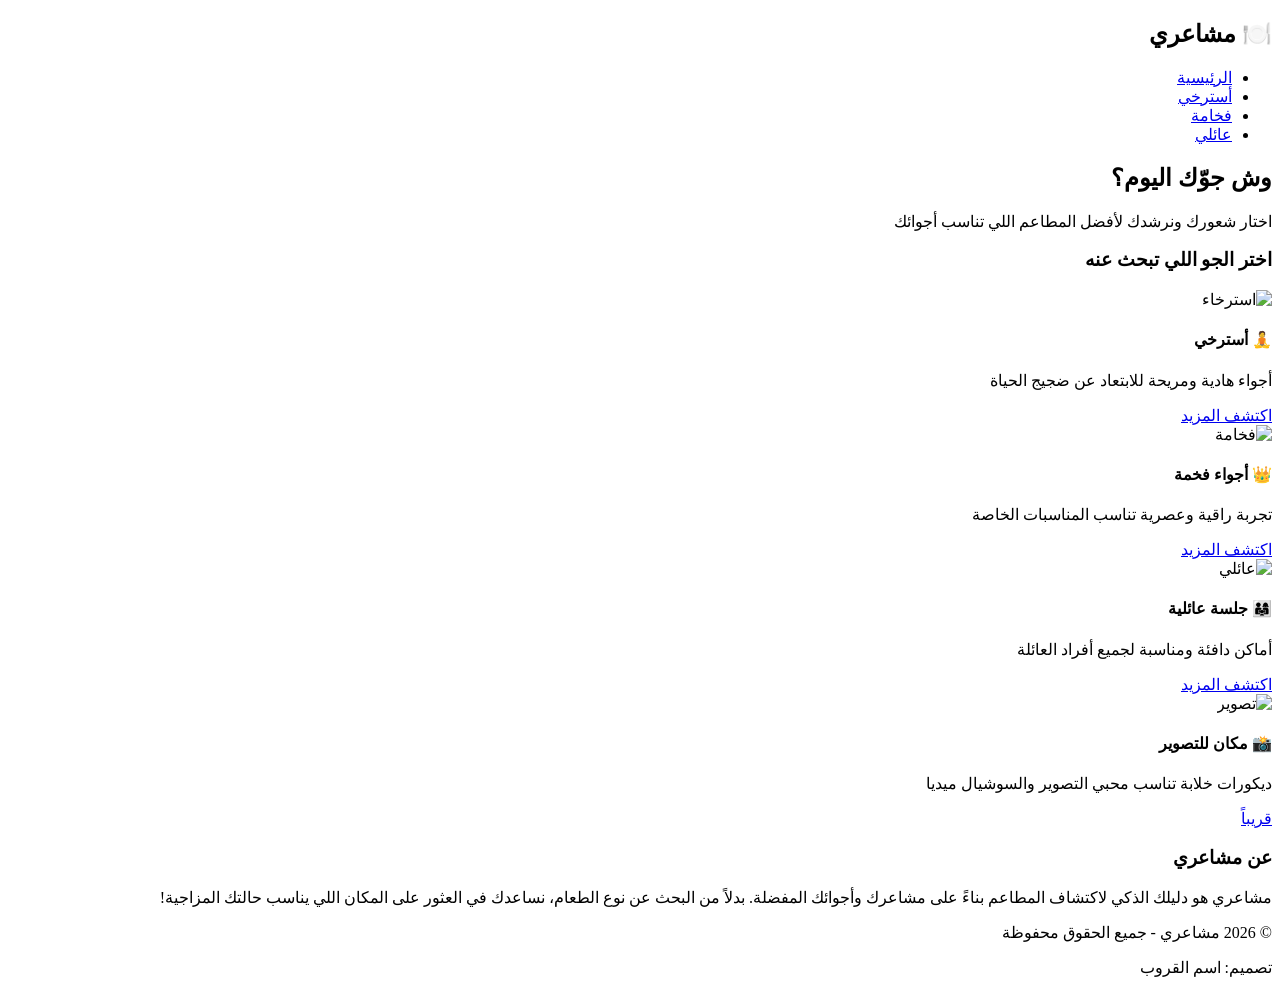
==== index.html @ 4b7ec427 "Create index.html for مشاعري website Add initial HTML structure for the 'مشاعري' website, including " ====
<!DOCTYPE html>
<html lang="ar" dir="rtl">
<head>
    <meta charset="UTF-8">
    <meta name="viewport" content="width=device-width, initial-scale=1.0">
    <title>مشاعري - اكتشف مطعمك المثالي حسب شعورك</title>
    <link rel="stylesheet" href="style.css">
</head>
<body>
    <!-- شريط التنقل -->
    <nav class="navbar">
        <div class="container">
            <div class="logo">
                <h1>🍽️ مشاعري</h1>
            </div>
            <ul class="nav-links">
                <li><a href="index.html" class="active">الرئيسية</a></li>
                <li><a href="relax.html">أسترخي</a></li>
                <li><a href="luxury.html">فخامة</a></li>
                <li><a href="family.html">عائلي</a></li>
            </ul>
        </div>
    </nav>

    <!-- القسم الرئيسي -->
    <header class="hero">
        <div class="container">
            <h2>وش جوّك اليوم؟</h2>
            <p>اختار شعورك ونرشدك لأفضل المطاعم اللي تناسب أجوائك</p>
        </div>
    </header>

    <!-- قسم الأجواء -->
    <section class="moods-section">
        <div class="container">
            <h3 class="section-title">اختر الجو اللي تبحث عنه</h3>
            
            <div class="moods-grid">
                <!-- جو الاسترخاء -->
                <div class="mood-card">
                    <div class="mood-image">
                        <img src="https://images.unsplash.com/photo-1517248135467-4c7edcad34c4?w=600" alt="استرخاء">
                    </div>
                    <div class="mood-content">
                        <h4>🧘 أسترخي</h4>
                        <p>أجواء هادية ومريحة للابتعاد عن ضجيج الحياة</p>
                        <a href="relax.html" class="btn">اكتشف المزيد</a>
                    </div>
                </div>
                <!-- جو الفخامة -->
                <div class="mood-card">
                    <div class="mood-image">
                        <img src="https://images.unsplash.com/photo-1514362545857-3bc16c4c7d1b?w=600" alt="فخامة">
                    </div>
                    <div class="mood-content">
                        <h4>👑 أجواء فخمة</h4>
                        <p>تجربة راقية وعصرية تناسب المناسبات الخاصة</p>
                        <a href="luxury.html" class="btn">اكتشف المزيد</a>
                    </div>
                </div>

                <!-- جو العائلة -->
                <div class="mood-card">
                    <div class="mood-image">
                        <img src="https://images.unsplash.com/photo-1552566626-52f8b828add9?w=600" alt="عائلي">
                    </div>
                    <div class="mood-content">
                        <h4>👨‍👩‍👧‍ جلسة عائلية</h4>
                        <p>أماكن دافئة ومناسبة لجميع أفراد العائلة</p>
                        <a href="family.html" class="btn">اكتشف المزيد</a>
                    </div>
                </div>

                <!-- جو التصوير -->
                <div class="mood-card">
                    <div class="mood-image">
                        <img src="https://images.unsplash.com/photo-1414235077428-338989a2e8c0?w=600" alt="تصوير">
                    </div>
                    <div class="mood-content">
                        <h4>📸 مكان للتصوير</h4>
                        <p>ديكورات خلابة تناسب محبي التصوير والسوشيال ميديا</p>
                        <a href="#" class="btn">قريباً</a>
                    </div>
                </div>
            </div>
        </div>
    </section>

    <!-- قسم عن الموقع -->
    <section class="about-section">
        <div class="container">
            <h3 class="section-title">عن مشاعري</h3>
            <div class="about-content">
                <p>مشاعري هو دليلك الذكي لاكتشاف المطاعم بناءً على مشاعرك وأجوائك المفضلة. 
                بدلاً من البحث عن نوع الطعام، نساعدك في العثور على المكان اللي يناسب حالتك المزاجية!</p>
            </div>
        </div>
    </section>
    <!-- الفوتر -->
    <footer class="footer">
        <div class="container">
            <p>&copy; 2026 مشاعري - جميع الحقوق محفوظة</p>
            <p>تصميم: اسم القروب</p>
        </div>
    </footer>
</body>
  </html>
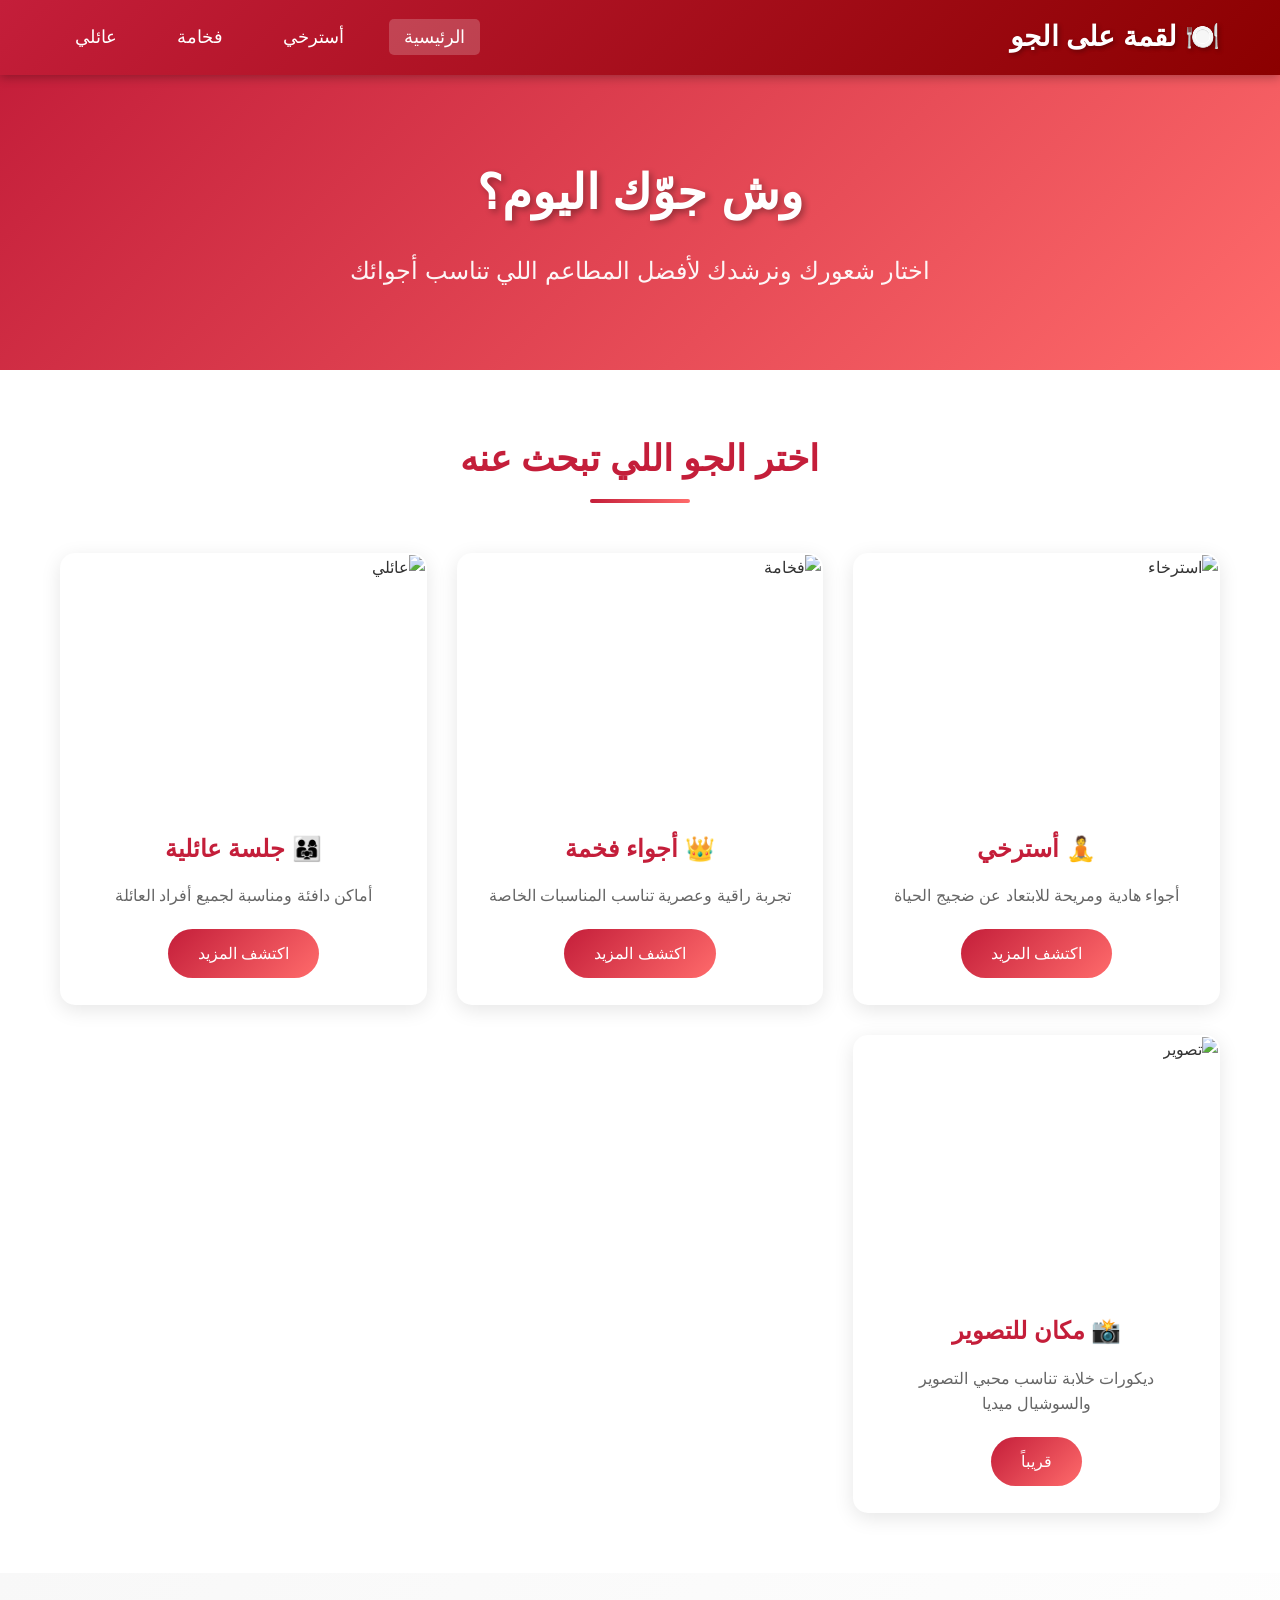
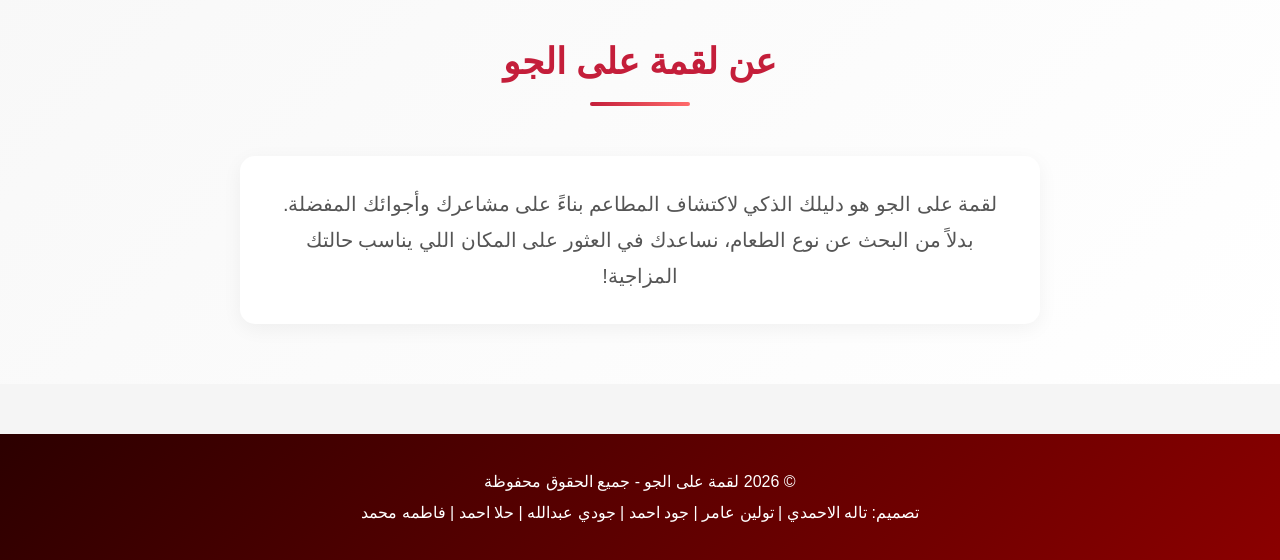
==== commit b6de8563: "Rename site from 'مشاعري' to 'لقمة على الجو'" ====
--- a/index.html
+++ b/index.html
@@ -3,7 +3,7 @@
 <head>
     <meta charset="UTF-8">
     <meta name="viewport" content="width=device-width, initial-scale=1.0">
-    <title>مشاعري - اكتشف مطعمك المثالي حسب شعورك</title>
+    <title>لقمة على الجو - اكتشف مطعمك المثالي حسب شعورك</title>
     <link rel="stylesheet" href="style.css">
 </head>
 <body>
@@ -11,7 +11,7 @@
     <nav class="navbar">
         <div class="container">
             <div class="logo">
-                <h1>🍽️ مشاعري</h1>
+                <h1>🍽️ لقمة على الجو</h1>
             </div>
             <ul class="nav-links">
                 <li><a href="index.html" class="active">الرئيسية</a></li>
@@ -89,9 +89,9 @@
     <!-- قسم عن الموقع -->
     <section class="about-section">
         <div class="container">
-            <h3 class="section-title">عن مشاعري</h3>
+            <h3 class="section-title">عن لقمة على الجو</h3>
             <div class="about-content">
-                <p>مشاعري هو دليلك الذكي لاكتشاف المطاعم بناءً على مشاعرك وأجوائك المفضلة. 
+                <p>لقمة على الجو هو دليلك الذكي لاكتشاف المطاعم بناءً على مشاعرك وأجوائك المفضلة. 
                 بدلاً من البحث عن نوع الطعام، نساعدك في العثور على المكان اللي يناسب حالتك المزاجية!</p>
             </div>
         </div>
@@ -99,8 +99,8 @@
     <!-- الفوتر -->
     <footer class="footer">
         <div class="container">
-            <p>&copy; 2026 مشاعري - جميع الحقوق محفوظة</p>
-            <p>تصميم: اسم القروب</p>
+            <p>&copy; 2026 لقمة على الجو - جميع الحقوق محفوظة</p>
+            <p>تصميم: تاله الاحمدي | تولين عامر | جود احمد | جودي عبدالله | حلا احمد | فاطمه محمد</p>
         </div>
     </footer>
 </body>
--- a/style.css
+++ b/style.css
@@ -0,0 +1,393 @@
+/* التنسيقات العامة */
+* {
+    margin: 0;
+    padding: 0;
+    box-sizing: border-box;
+}
+
+body {
+    font-family: 'Segoe UI', Tahoma, Geneva, Verdana, sans-serif;
+    background-color: #f5f5f5;
+    color: #333;
+    line-height: 1.6;
+}
+
+.container {
+    max-width: 1200px;
+    margin: 0 auto;
+    padding: 0 20px;
+}
+
+/* شريط التنقل */
+.navbar {
+    background: linear-gradient(135deg, #c41e3a 0%, #8b0000 100%);
+    color: white;
+    padding: 15px 0;
+    box-shadow: 0 2px 10px rgba(0,0,0,0.3);
+    position: sticky;
+    top: 0;
+    z-index: 1000;
+    overflow: hidden;
+}
+
+.navbar .container {
+    display: flex;
+    justify-content: space-between;
+    align-items: center;
+}
+
+.logo h1 {
+    font-size: 28px;
+    color: #fff;
+    text-shadow: 2px 2px 4px rgba(0,0,0,0.3);
+}
+
+.nav-links {
+    list-style: none;
+    display: flex;
+    gap: 30px;
+}
+.nav-links li a {
+    color: white;
+    text-decoration: none;
+    font-size: 18px;
+    padding: 8px 15px;
+    border-radius: 5px;
+    transition: all 0.3s ease;
+}
+
+.nav-links li a:hover,
+.nav-links li a.active {
+    background-color: rgba(255,255,255,0.2);
+    transform: translateY(-2px);
+}
+
+/* القسم الرئيسي */
+.hero {
+    background: linear-gradient(135deg, #c41e3a 0%, #ff6b6b 100%);
+    color: white;
+    padding: 80px 0;
+    text-align: center;
+    overflow: hidden;
+}
+
+.hero h2 {
+    font-size: 48px;
+    margin-bottom: 20px;
+    text-shadow: 3px 3px 6px rgba(0,0,0,0.3);
+}
+
+.hero p {
+    font-size: 24px;
+    opacity: 0.95;
+}
+
+/* العناوين */
+.section-title {
+    text-align: center;
+    font-size: 36px;
+    color: #c41e3a;
+    margin-bottom: 50px;
+    position: relative;
+    padding-bottom: 15px;
+}
+
+.section-title::after {
+    content: '';
+    position: absolute;
+    bottom: 0;
+    left: 50%;    transform: translateX(-50%);
+    width: 100px;
+    height: 4px;
+    background: linear-gradient(90deg, #c41e3a, #ff6b6b);
+    border-radius: 2px;
+}
+
+/* قسم الأجواء */
+.moods-section {
+    padding: 60px 0;
+    background-color: #fff;
+}
+
+.moods-grid {
+    display: grid;
+    grid-template-columns: repeat(auto-fit, minmax(280px, 1fr));
+    gap: 30px;
+}
+
+.mood-card {
+    background: white;
+    border-radius: 15px;
+    overflow: hidden;
+    box-shadow: 0 5px 20px rgba(0,0,0,0.1);
+    transition: all 0.3s ease;
+    border: 2px solid transparent;
+}
+
+.mood-card:hover {
+    transform: translateY(-10px);
+    box-shadow: 0 15px 40px rgba(196, 30, 58, 0.2);
+    border-color: #c41e3a;
+}
+
+.mood-image {
+    height: 250px;
+    overflow: hidden;
+}
+
+.mood-image img {
+    width: 100%;
+    height: 100%;
+    object-fit: cover;
+    transition: transform 0.3s ease;
+}
+
+.mood-card:hover .mood-image img {
+    transform: scale(1.1);
+}
+.mood-content {
+    padding: 25px;
+    text-align: center;
+}
+
+.mood-content h4 {
+    font-size: 24px;
+    color: #c41e3a;
+    margin-bottom: 15px;
+}
+
+.mood-content p {
+    color: #666;
+    margin-bottom: 20px;
+    font-size: 16px;
+}
+
+/* الأزرار */
+.btn {
+    display: inline-block;
+    padding: 12px 30px;
+    background: linear-gradient(135deg, #c41e3a 0%, #ff6b6b 100%);
+    color: white;
+    text-decoration: none;
+    border-radius: 25px;
+    transition: all 0.3s ease;
+    border: none;
+    cursor: pointer;
+    font-size: 16px;
+}
+
+.btn:hover {
+    transform: translateY(-3px);
+    box-shadow: 0 10px 25px rgba(196, 30, 58, 0.4);
+}
+
+/* قسم عن الموقع */
+.about-section {
+    padding: 60px 0;
+    background: linear-gradient(135deg, #f8f8f8 0%, #ffffff 100%);
+}
+
+.about-content {
+    text-align: center;
+    max-width: 800px;
+    margin: 0 auto;
+    font-size: 20px;
+    color: #555;
+    line-height: 1.8;
+    padding: 30px;    background: white;
+    border-radius: 15px;
+    box-shadow: 0 5px 20px rgba(0,0,0,0.05);
+}
+
+/* رأس الصفحة الداخلية */
+.page-header {
+    background: linear-gradient(135deg, #c41e3a 0%, #ff6b6b 100%);
+    color: white;
+    padding: 60px 0;
+    text-align: center;
+    overflow: hidden;
+}
+
+.page-header h2 {
+    font-size: 42px;
+    margin-bottom: 15px;
+}
+
+.page-header p {
+    font-size: 20px;
+    opacity: 0.95;
+}
+
+.luxury-header {
+    background: linear-gradient(135deg, #8b0000 0%, #c41e3a 100%);
+}
+
+.family-header {
+    background: linear-gradient(135deg, #dc143c 0%, #ff6b6b 100%);
+}
+
+/* قسم المطاعم */
+.restaurants-section {
+    padding: 60px 0;
+    background-color: #f5f5f5;
+}
+
+.restaurants-grid {
+    display: grid;
+    grid-template-columns: repeat(auto-fit, minmax(350px, 1fr));
+    gap: 35px;
+}
+
+.restaurant-card {
+    background: white;
+    border-radius: 15px;
+    overflow: hidden;
+    box-shadow: 0 5px 20px rgba(0,0,0,0.1);
+    transition: all 0.3s ease;}
+
+.restaurant-card:hover {
+    transform: translateY(-10px);
+    box-shadow: 0 15px 40px rgba(0,0,0,0.15);
+}
+
+.restaurant-image {
+    height: 280px;
+    overflow: hidden;
+}
+
+.restaurant-image img {
+    width: 100%;
+    height: 100%;
+    object-fit: cover;
+    transition: transform 0.3s ease;
+}
+
+.restaurant-card:hover .restaurant-image img {
+    transform: scale(1.1);
+}
+
+.restaurant-info {
+    padding: 25px;
+}
+
+.restaurant-info h3 {
+    font-size: 26px;
+    color: #c41e3a;
+    margin-bottom: 15px;
+}
+
+.restaurant-desc {
+    color: #666;
+    margin-bottom: 20px;
+    line-height: 1.8;
+    font-size: 15px;
+}
+
+.restaurant-details {
+    display: flex;
+    gap: 20px;
+    margin-bottom: 20px;
+    flex-wrap: wrap;
+}
+
+.detail {
+    background: #f0f0f0;
+    padding: 8px 15px;    border-radius: 20px;
+    font-size: 14px;
+    color: #555;
+}
+
+.btn-reserve {
+    width: 100%;
+    padding: 15px;
+    background: linear-gradient(135deg, #c41e3a 0%, #ff6b6b 100%);
+    color: white;
+    border: none;
+    border-radius: 8px;
+    font-size: 18px;
+    cursor: pointer;
+    transition: all 0.3s ease;
+}
+
+.btn-reserve:hover {
+    transform: translateY(-2px);
+    box-shadow: 0 8px 20px rgba(196, 30, 58, 0.4);
+}
+
+/* الفوتر */
+.footer {
+    background: linear-gradient(135deg, #2c0000 0%, #8b0000 100%);
+    color: white;
+    text-align: center;
+    padding: 30px 0;
+    margin-top: 50px;
+}
+
+.footer p {
+    margin: 5px 0;
+    font-size: 16px;
+}
+
+/* تنسيقات النصوص */
+h1, h2, h3, h4 {
+    font-weight: 700;
+}
+
+p {
+    font-weight: 400;
+}
+
+/* تنسيق خاص للبطاقات الفاخرة */
+.luxury-card {
+    border: 2px solid #gold;
+}
+.luxury-card .restaurant-info h3 {
+    color: #8b0000;
+}
+
+/* تنسيق خاص للبطاقات العائلية */
+.family-card .restaurant-info h3 {
+    color: #dc143c;
+}
+
+/* تأثيرات إضافية */
+@keyframes fadeIn {
+    from {
+        opacity: 0;
+        transform: translateY(20px);
+    }
+    to {
+        opacity: 1;
+        transform: translateY(0);
+    }
+}
+
+.mood-card,
+.restaurant-card {
+    animation: fadeIn 0.6s ease-out;
+}
+
+/* Media Queries للتجاوب */
+@media (max-width: 768px) {
+    .navbar .container {
+        flex-direction: column;
+        gap: 15px;
+    }
+    
+    .nav-links {
+        gap: 15px;
+        flex-wrap: wrap;
+        justify-content: center;
+    }
+    
+    .hero h2 {
+        font-size: 32px;
+    }
+    
+    .hero p {
+        font-size: 18px;
+    }
+    
+    .restaurants-grid {
+        grid-template-columns: 1fr;
+    }}
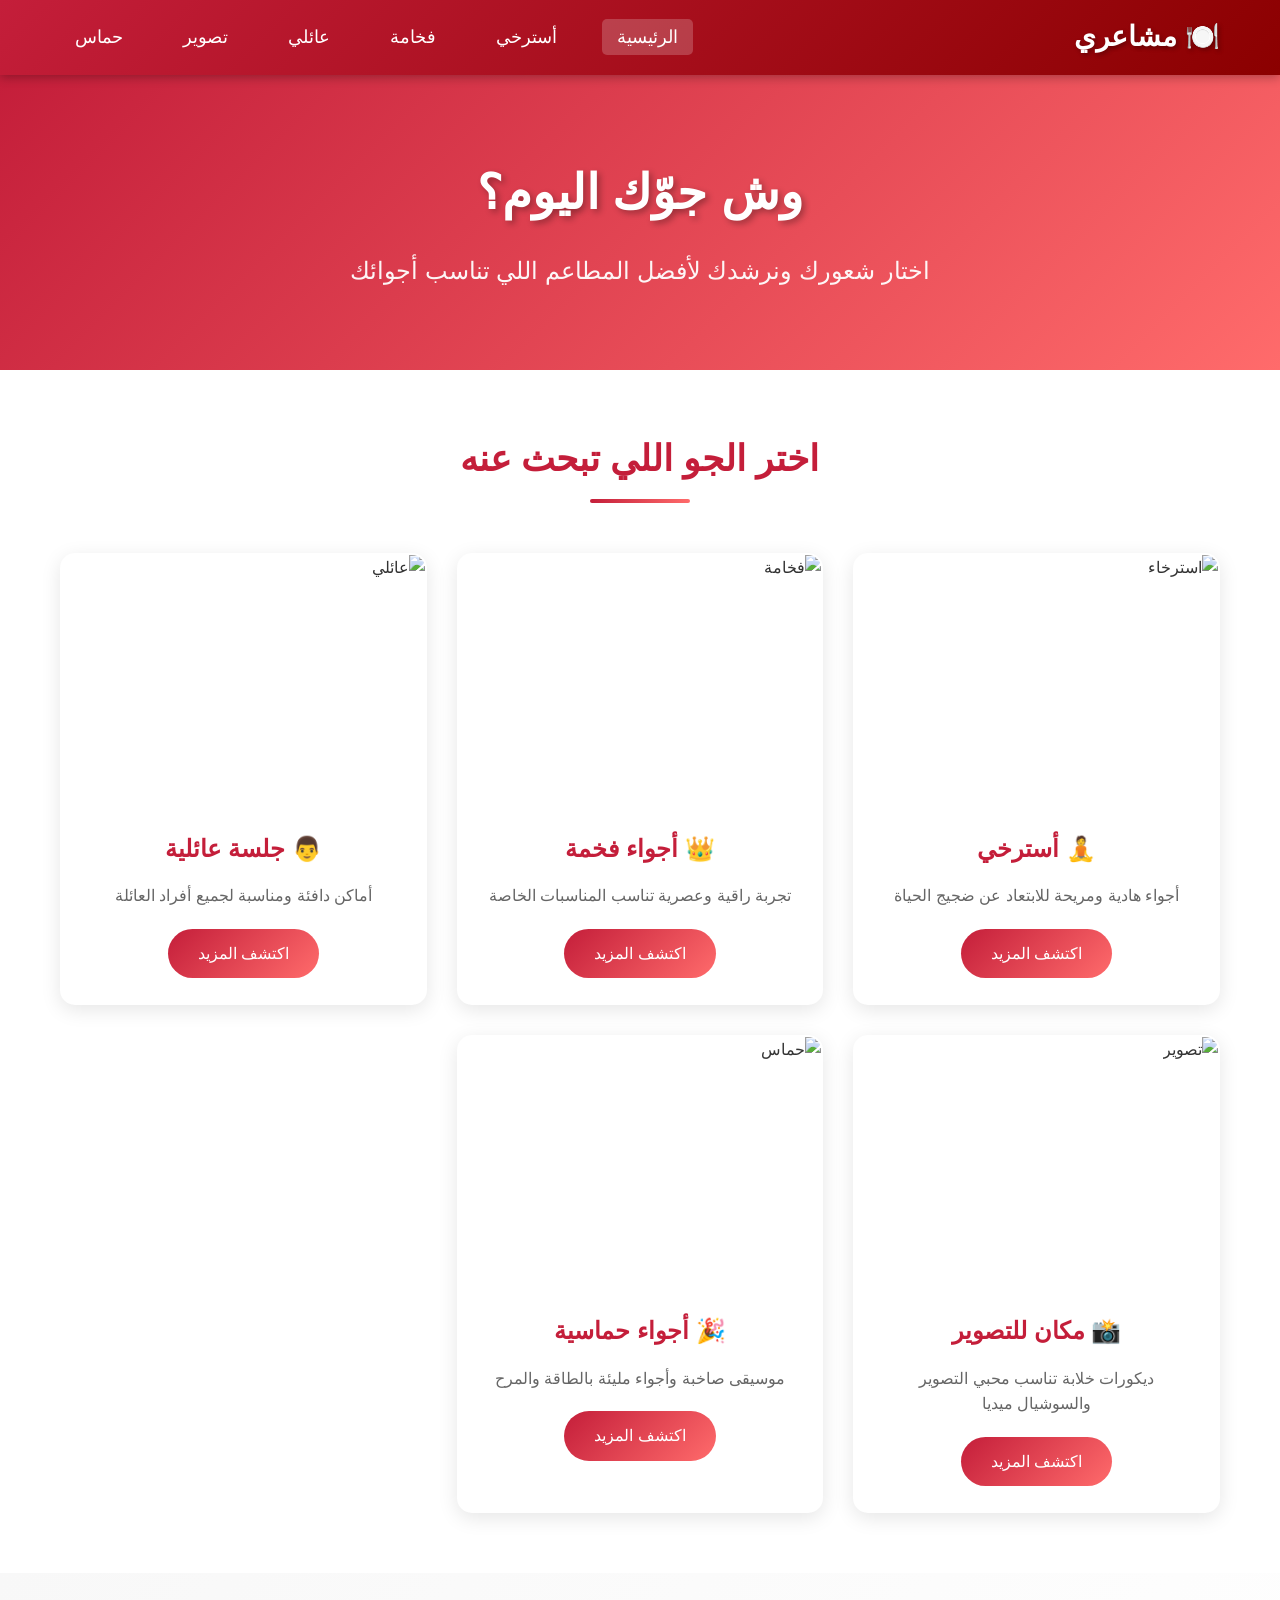
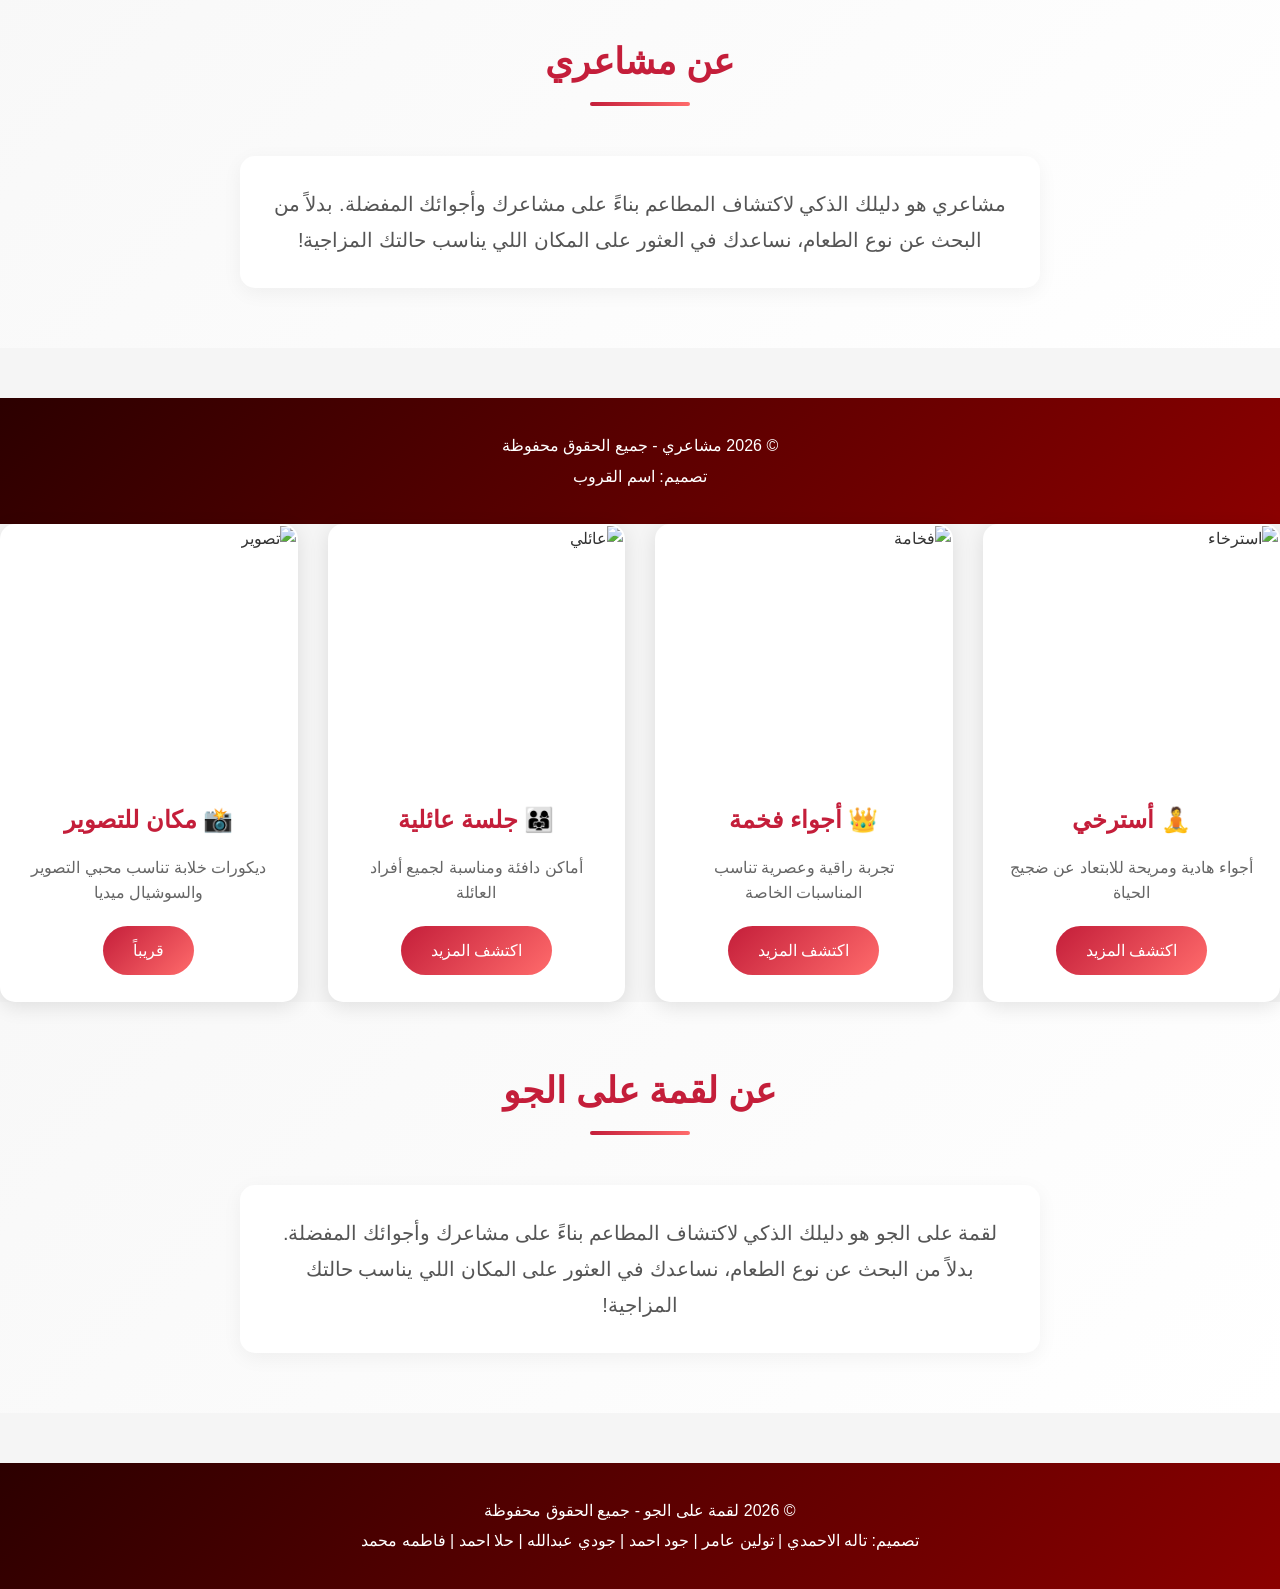
==== commit 01ed5750: "Update title and mood section names in index.html" ====
--- a/index.html
+++ b/index.html
@@ -3,7 +3,7 @@
 <head>
     <meta charset="UTF-8">
     <meta name="viewport" content="width=device-width, initial-scale=1.0">
-    <title>لقمة على الجو - اكتشف مطعمك المثالي حسب شعورك</title>
+    <title>مشاعري - اكتشف مطعمك المثالي حسب شعورك</title>
     <link rel="stylesheet" href="style.css">
 </head>
 <body>
@@ -11,13 +11,15 @@
     <nav class="navbar">
         <div class="container">
             <div class="logo">
-                <h1>🍽️ لقمة على الجو</h1>
+                <h1>🍽️ مشاعري</h1>
             </div>
             <ul class="nav-links">
                 <li><a href="index.html" class="active">الرئيسية</a></li>
                 <li><a href="relax.html">أسترخي</a></li>
                 <li><a href="luxury.html">فخامة</a></li>
                 <li><a href="family.html">عائلي</a></li>
+                <li><a href="photo.html">تصوير</a></li>
+                <li><a href="energy.html">حماس</a></li>
             </ul>
         </div>
     </nav>
@@ -35,6 +37,88 @@
         <div class="container">
             <h3 class="section-title">اختر الجو اللي تبحث عنه</h3>
             
+            <div class="moods-grid">
+                <!-- جو الاسترخاء -->
+                <div class="mood-card">
+                    <div class="mood-image">
+                        <img src="https://images.unsplash.com/photo-1517248135467-4c7edcad34c4?w=600" alt="استرخاء">
+                    </div>
+                    <div class="mood-content">
+                        <h4>🧘 أسترخي</h4>
+                        <p>أجواء هادية ومريحة للابتعاد عن ضجيج الحياة</p>
+                        <a href="relax.html" class="btn">اكتشف المزيد</a>
+                    </div>                </div>
+
+                <!-- جو الفخامة -->
+                <div class="mood-card">
+                    <div class="mood-image">
+                        <img src="https://images.unsplash.com/photo-1514362545857-3bc16c4c7d1b?w=600" alt="فخامة">
+                    </div>
+                    <div class="mood-content">
+                        <h4>👑 أجواء فخمة</h4>
+                        <p>تجربة راقية وعصرية تناسب المناسبات الخاصة</p>
+                        <a href="luxury.html" class="btn">اكتشف المزيد</a>
+                    </div>
+                </div>
+
+                <!-- جو العائلة -->
+                <div class="mood-card">
+                    <div class="mood-image">
+                        <img src="https://images.unsplash.com/photo-1552566626-52f8b828add9?w=600" alt="عائلي">
+                    </div>
+                    <div class="mood-content">
+                        <h4>👨‍‍‍ جلسة عائلية</h4>
+                        <p>أماكن دافئة ومناسبة لجميع أفراد العائلة</p>
+                        <a href="family.html" class="btn">اكتشف المزيد</a>
+                    </div>
+                </div>
+
+                <!-- جو التصوير -->
+                <div class="mood-card">
+                    <div class="mood-image">
+                        <img src="https://images.unsplash.com/photo-1414235077428-338989a2e8c0?w=600" alt="تصوير">
+                    </div>
+                    <div class="mood-content">
+                        <h4>📸 مكان للتصوير</h4>
+                        <p>ديكورات خلابة تناسب محبي التصوير والسوشيال ميديا</p>
+                        <a href="photo.html" class="btn">اكتشف المزيد</a>
+                    </div>
+                </div>
+
+                <!-- جو الحماس -->
+                <div class="mood-card">
+                    <div class="mood-image">
+                        <img src="https://images.unsplash.com/photo-1555396273-367ea4eb4db5?w=600" alt="حماس">
+                    </div>
+                    <div class="mood-content">
+                        <h4>🎉 أجواء حماسية</h4>
+                        <p>موسيقى صاخبة وأجواء مليئة بالطاقة والمرح</p>
+                        <a href="energy.html" class="btn">اكتشف المزيد</a>
+                    </div>
+                </div>
+            </div>        </div>
+    </section>
+
+    <!-- قسم عن الموقع -->
+    <section class="about-section">
+        <div class="container">
+            <h3 class="section-title">عن مشاعري</h3>
+            <div class="about-content">
+                <p>مشاعري هو دليلك الذكي لاكتشاف المطاعم بناءً على مشاعرك وأجوائك المفضلة. 
+                بدلاً من البحث عن نوع الطعام، نساعدك في العثور على المكان اللي يناسب حالتك المزاجية!</p>
+            </div>
+        </div>
+    </section>
+
+    <!-- الفوتر -->
+    <footer class="footer">
+        <div class="container">
+            <p>&copy; 2026 مشاعري - جميع الحقوق محفوظة</p>
+            <p>تصميم: اسم القروب</p>
+        </div>
+    </footer>
+</body>
+</html>            
             <div class="moods-grid">
                 <!-- جو الاسترخاء -->
                 <div class="mood-card">
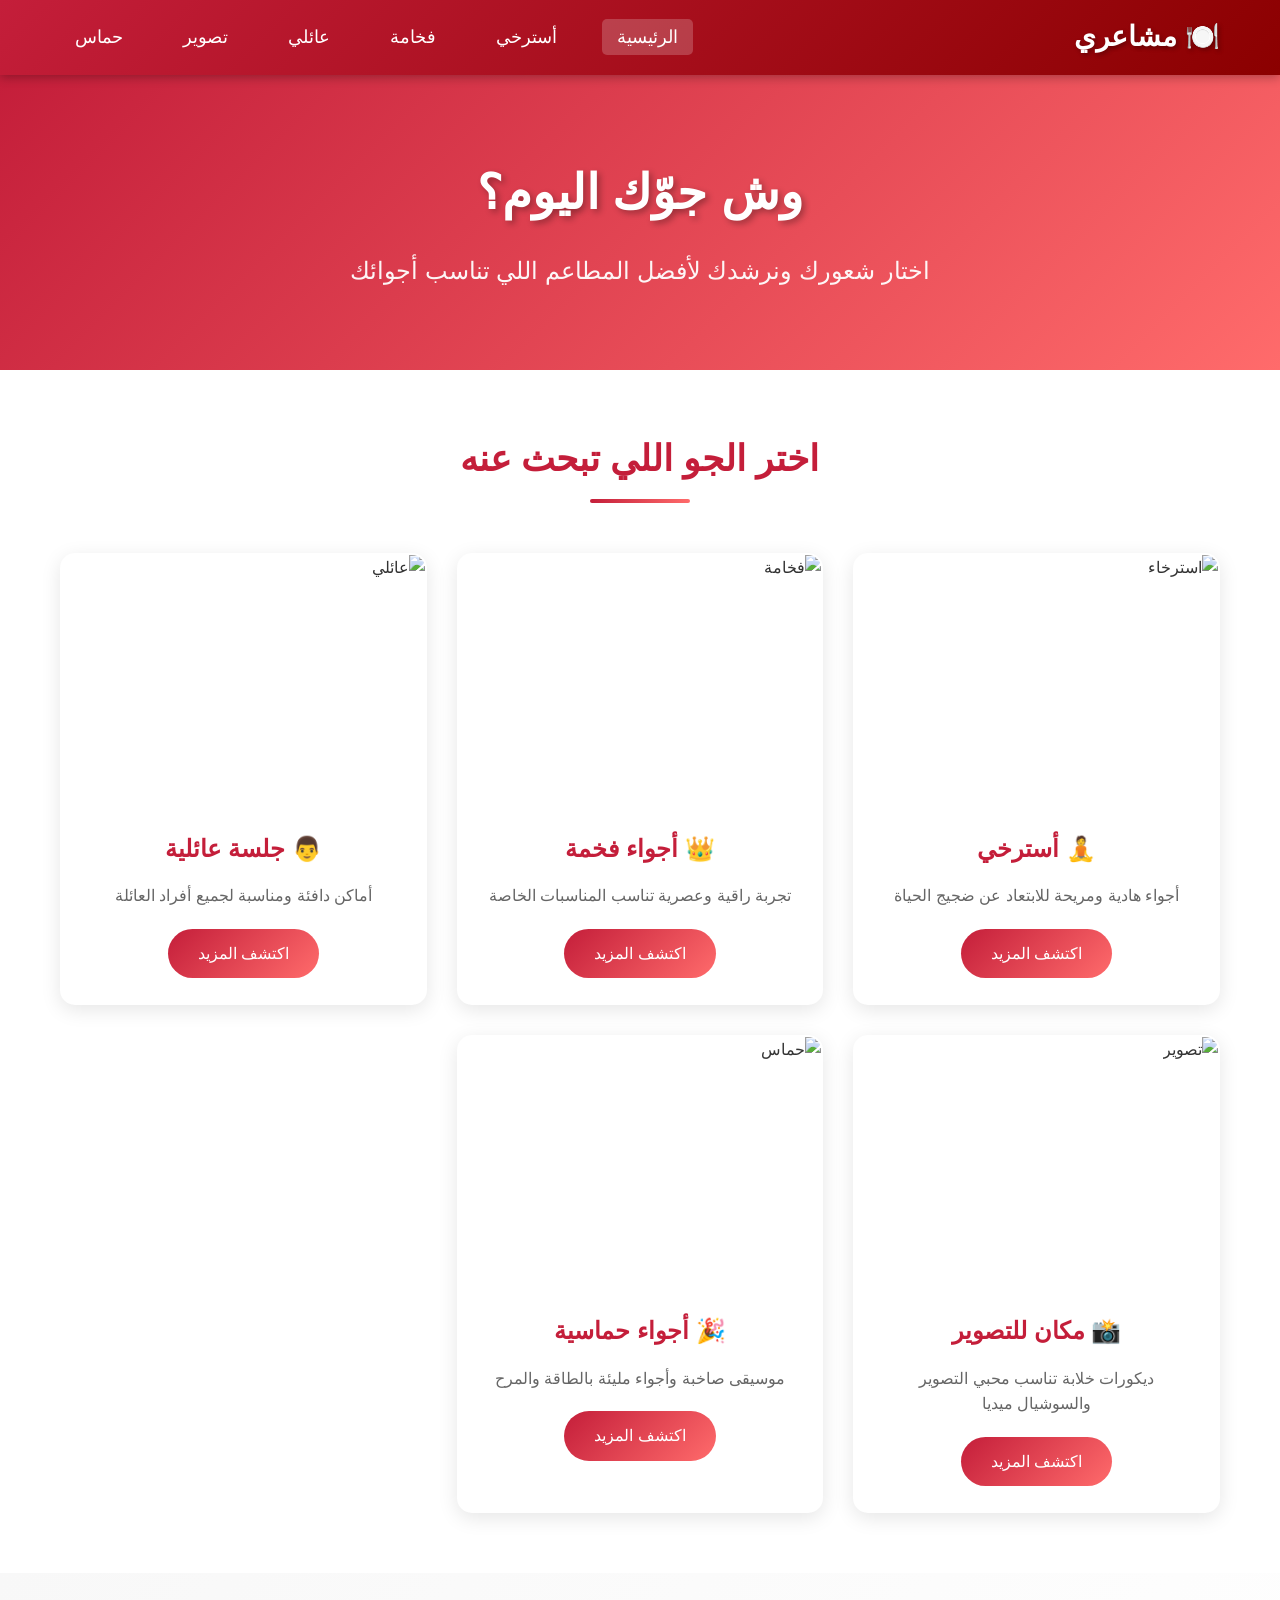
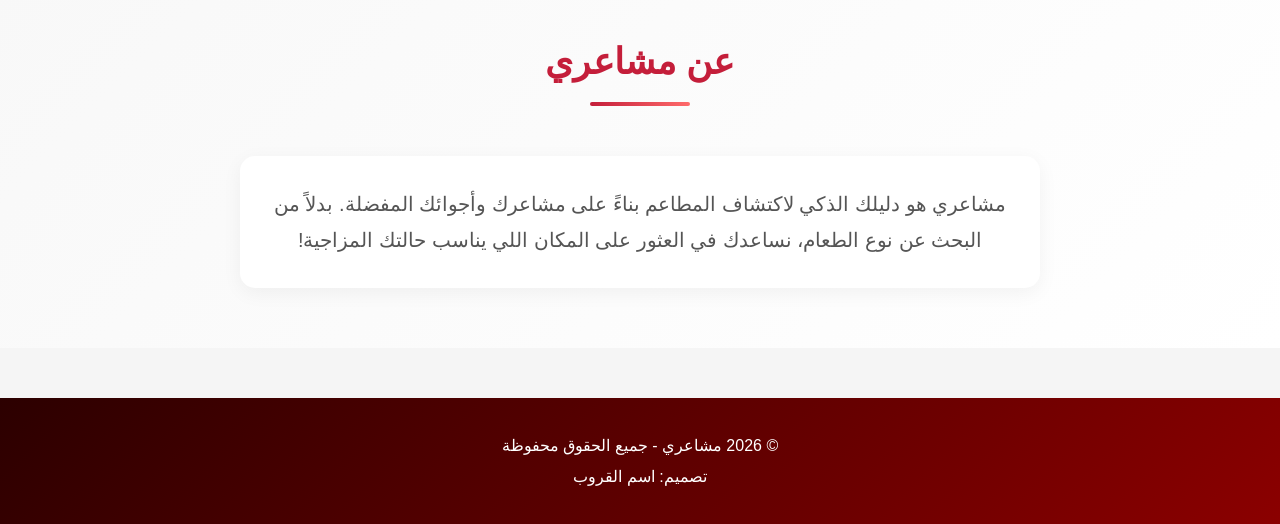
==== commit 7d519341: "Remove mood cards and about section from index.html Removed mood cards and about section from the HT" ====
--- a/index.html
+++ b/index.html
@@ -118,74 +118,4 @@
         </div>
     </footer>
 </body>
-</html>            
-            <div class="moods-grid">
-                <!-- جو الاسترخاء -->
-                <div class="mood-card">
-                    <div class="mood-image">
-                        <img src="https://images.unsplash.com/photo-1517248135467-4c7edcad34c4?w=600" alt="استرخاء">
-                    </div>
-                    <div class="mood-content">
-                        <h4>🧘 أسترخي</h4>
-                        <p>أجواء هادية ومريحة للابتعاد عن ضجيج الحياة</p>
-                        <a href="relax.html" class="btn">اكتشف المزيد</a>
-                    </div>
-                </div>
-                <!-- جو الفخامة -->
-                <div class="mood-card">
-                    <div class="mood-image">
-                        <img src="https://images.unsplash.com/photo-1514362545857-3bc16c4c7d1b?w=600" alt="فخامة">
-                    </div>
-                    <div class="mood-content">
-                        <h4>👑 أجواء فخمة</h4>
-                        <p>تجربة راقية وعصرية تناسب المناسبات الخاصة</p>
-                        <a href="luxury.html" class="btn">اكتشف المزيد</a>
-                    </div>
-                </div>
-
-                <!-- جو العائلة -->
-                <div class="mood-card">
-                    <div class="mood-image">
-                        <img src="https://images.unsplash.com/photo-1552566626-52f8b828add9?w=600" alt="عائلي">
-                    </div>
-                    <div class="mood-content">
-                        <h4>👨‍👩‍👧‍ جلسة عائلية</h4>
-                        <p>أماكن دافئة ومناسبة لجميع أفراد العائلة</p>
-                        <a href="family.html" class="btn">اكتشف المزيد</a>
-                    </div>
-                </div>
-
-                <!-- جو التصوير -->
-                <div class="mood-card">
-                    <div class="mood-image">
-                        <img src="https://images.unsplash.com/photo-1414235077428-338989a2e8c0?w=600" alt="تصوير">
-                    </div>
-                    <div class="mood-content">
-                        <h4>📸 مكان للتصوير</h4>
-                        <p>ديكورات خلابة تناسب محبي التصوير والسوشيال ميديا</p>
-                        <a href="#" class="btn">قريباً</a>
-                    </div>
-                </div>
-            </div>
-        </div>
-    </section>
-
-    <!-- قسم عن الموقع -->
-    <section class="about-section">
-        <div class="container">
-            <h3 class="section-title">عن لقمة على الجو</h3>
-            <div class="about-content">
-                <p>لقمة على الجو هو دليلك الذكي لاكتشاف المطاعم بناءً على مشاعرك وأجوائك المفضلة. 
-                بدلاً من البحث عن نوع الطعام، نساعدك في العثور على المكان اللي يناسب حالتك المزاجية!</p>
-            </div>
-        </div>
-    </section>
-    <!-- الفوتر -->
-    <footer class="footer">
-        <div class="container">
-            <p>&copy; 2026 لقمة على الجو - جميع الحقوق محفوظة</p>
-            <p>تصميم: تاله الاحمدي | تولين عامر | جود احمد | جودي عبدالله | حلا احمد | فاطمه محمد</p>
-        </div>
-    </footer>
-</body>
-  </html>
+</html>
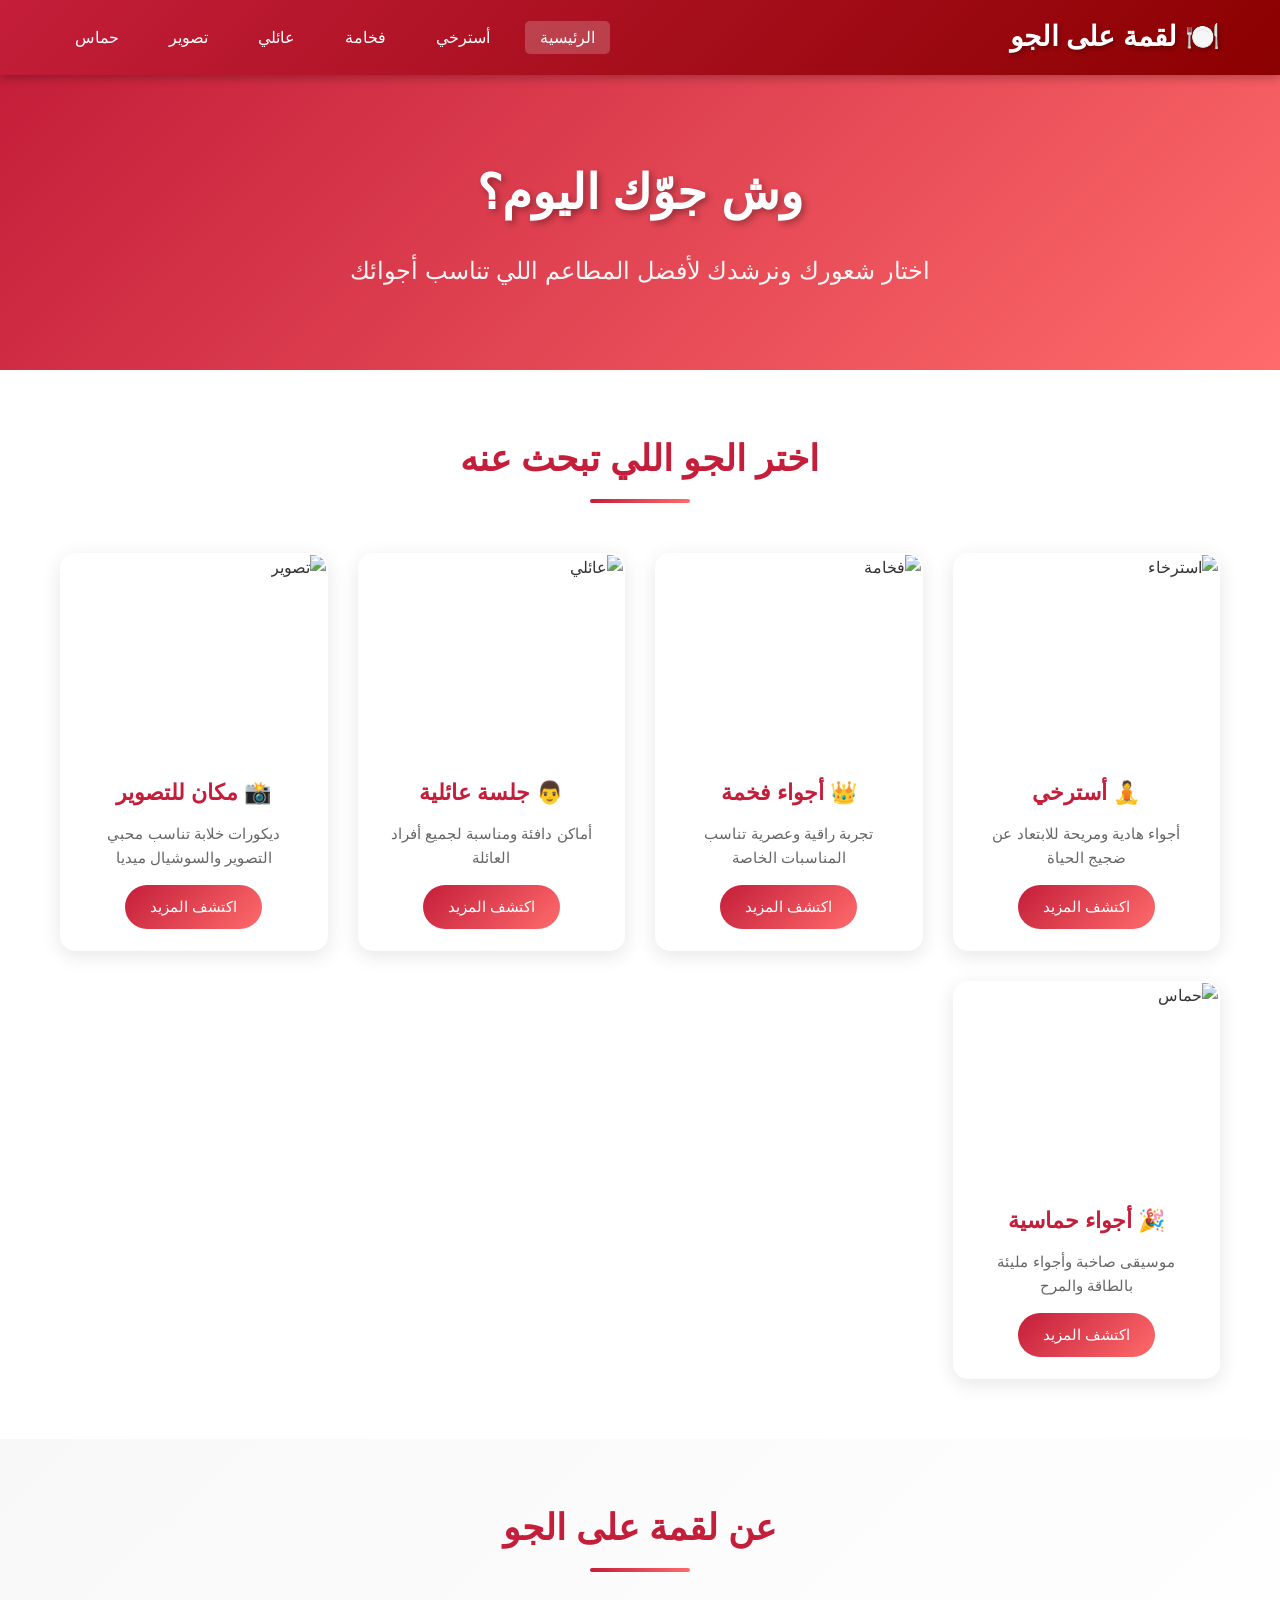
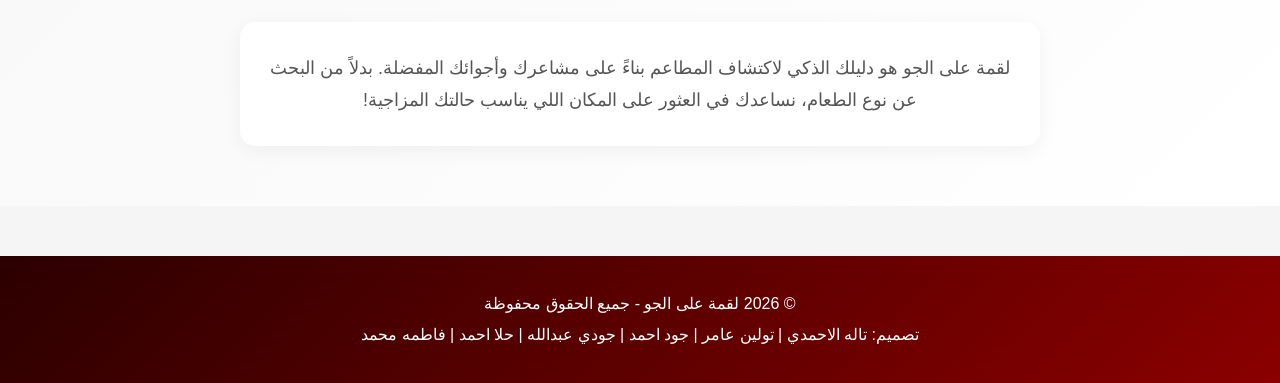
==== commit 10bdff15: "Rename site from 'مشاعري' to 'لقمة على الجو'" ====
--- a/index.html
+++ b/index.html
@@ -3,7 +3,7 @@
 <head>
     <meta charset="UTF-8">
     <meta name="viewport" content="width=device-width, initial-scale=1.0">
-    <title>مشاعري - اكتشف مطعمك المثالي حسب شعورك</title>
+    <title>لقمة على الجو - اكتشف مطعمك المثالي حسب شعورك</title>
     <link rel="stylesheet" href="style.css">
 </head>
 <body>
@@ -11,7 +11,7 @@
     <nav class="navbar">
         <div class="container">
             <div class="logo">
-                <h1>🍽️ مشاعري</h1>
+                <h1>🍽️ لقمة على الجو</h1>
             </div>
             <ul class="nav-links">
                 <li><a href="index.html" class="active">الرئيسية</a></li>
@@ -102,9 +102,9 @@
     <!-- قسم عن الموقع -->
     <section class="about-section">
         <div class="container">
-            <h3 class="section-title">عن مشاعري</h3>
+            <h3 class="section-title">عن لقمة على الجو</h3>
             <div class="about-content">
-                <p>مشاعري هو دليلك الذكي لاكتشاف المطاعم بناءً على مشاعرك وأجوائك المفضلة. 
+                <p>لقمة على الجو هو دليلك الذكي لاكتشاف المطاعم بناءً على مشاعرك وأجوائك المفضلة. 
                 بدلاً من البحث عن نوع الطعام، نساعدك في العثور على المكان اللي يناسب حالتك المزاجية!</p>
             </div>
         </div>
@@ -113,8 +113,8 @@
     <!-- الفوتر -->
     <footer class="footer">
         <div class="container">
-            <p>&copy; 2026 مشاعري - جميع الحقوق محفوظة</p>
-            <p>تصميم: اسم القروب</p>
+            <p>&copy; 2026 لقمة على الجو - جميع الحقوق محفوظة</p>
+            <p>تصميم: تاله الاحمدي | تولين عامر | جود احمد | جودي عبدالله | حلا احمد | فاطمه محمد</p>
         </div>
     </footer>
 </body>
--- a/style.css
+++ b/style.css
@@ -45,12 +45,13 @@
 .nav-links {
     list-style: none;
     display: flex;
-    gap: 30px;
+    gap: 20px;
+    flex-wrap: wrap;
 }
 .nav-links li a {
     color: white;
     text-decoration: none;
-    font-size: 18px;
+    font-size: 16px;
     padding: 8px 15px;
     border-radius: 5px;
     transition: all 0.3s ease;
@@ -95,8 +96,8 @@
 .section-title::after {
     content: '';
     position: absolute;
-    bottom: 0;
-    left: 50%;    transform: translateX(-50%);
+    bottom: 0;    left: 50%;
+    transform: translateX(-50%);
     width: 100px;
     height: 4px;
     background: linear-gradient(90deg, #c41e3a, #ff6b6b);
@@ -111,7 +112,7 @@
 
 .moods-grid {
     display: grid;
-    grid-template-columns: repeat(auto-fit, minmax(280px, 1fr));
+    grid-template-columns: repeat(auto-fit, minmax(250px, 1fr));
     gap: 30px;
 }
 
@@ -131,7 +132,7 @@
 }
 
 .mood-image {
-    height: 250px;
+    height: 200px;
     overflow: hidden;
 }
 
@@ -146,26 +147,26 @@
     transform: scale(1.1);
 }
 .mood-content {
-    padding: 25px;
+    padding: 20px;
     text-align: center;
 }
 
 .mood-content h4 {
-    font-size: 24px;
+    font-size: 22px;
     color: #c41e3a;
-    margin-bottom: 15px;
+    margin-bottom: 12px;
 }
 
 .mood-content p {
     color: #666;
-    margin-bottom: 20px;
-    font-size: 16px;
+    margin-bottom: 15px;
+    font-size: 15px;
 }
 
 /* الأزرار */
 .btn {
     display: inline-block;
-    padding: 12px 30px;
+    padding: 10px 25px;
     background: linear-gradient(135deg, #c41e3a 0%, #ff6b6b 100%);
     color: white;
     text-decoration: none;
@@ -173,7 +174,7 @@
     transition: all 0.3s ease;
     border: none;
     cursor: pointer;
-    font-size: 16px;
+    font-size: 15px;
 }
 
 .btn:hover {
@@ -191,10 +192,10 @@
     text-align: center;
     max-width: 800px;
     margin: 0 auto;
-    font-size: 20px;
+    font-size: 18px;
     color: #555;
-    line-height: 1.8;
-    padding: 30px;    background: white;
+    line-height: 1.8;    padding: 30px;
+    background: white;
     border-radius: 15px;
     box-shadow: 0 5px 20px rgba(0,0,0,0.05);
 }
@@ -224,6 +225,14 @@
 
 .family-header {
     background: linear-gradient(135deg, #dc143c 0%, #ff6b6b 100%);
+}
+
+.photo-header {
+    background: linear-gradient(135deg, #c41e3a 0%, #ff8c8c 100%);
+}
+
+.energy-header {
+    background: linear-gradient(135deg, #ff0000 0%, #ff4444 100%);
 }
 
 /* قسم المطاعم */
@@ -234,8 +243,7 @@
 
 .restaurants-grid {
     display: grid;
-    grid-template-columns: repeat(auto-fit, minmax(350px, 1fr));
-    gap: 35px;
+    grid-template-columns: repeat(auto-fit, minmax(350px, 1fr));    gap: 35px;
 }
 
 .restaurant-card {
@@ -243,7 +251,8 @@
     border-radius: 15px;
     overflow: hidden;
     box-shadow: 0 5px 20px rgba(0,0,0,0.1);
-    transition: all 0.3s ease;}
+    transition: all 0.3s ease;
+}
 
 .restaurant-card:hover {
     transform: translateY(-10px);
@@ -283,35 +292,18 @@
     font-size: 15px;
 }
 
-.restaurant-details {
-    display: flex;
-    gap: 20px;
+.restaurant-details {    display: flex;
+    gap: 15px;
     margin-bottom: 20px;
     flex-wrap: wrap;
 }
 
 .detail {
     background: #f0f0f0;
-    padding: 8px 15px;    border-radius: 20px;
+    padding: 8px 15px;
+    border-radius: 20px;
     font-size: 14px;
     color: #555;
-}
-
-.btn-reserve {
-    width: 100%;
-    padding: 15px;
-    background: linear-gradient(135deg, #c41e3a 0%, #ff6b6b 100%);
-    color: white;
-    border: none;
-    border-radius: 8px;
-    font-size: 18px;
-    cursor: pointer;
-    transition: all 0.3s ease;
-}
-
-.btn-reserve:hover {
-    transform: translateY(-2px);
-    box-shadow: 0 8px 20px rgba(196, 30, 58, 0.4);
 }
 
 /* الفوتر */
@@ -338,9 +330,6 @@
 }
 
 /* تنسيق خاص للبطاقات الفاخرة */
-.luxury-card {
-    border: 2px solid #gold;
-}
 .luxury-card .restaurant-info h3 {
     color: #8b0000;
 }
@@ -348,6 +337,15 @@
 /* تنسيق خاص للبطاقات العائلية */
 .family-card .restaurant-info h3 {
     color: #dc143c;
+}
+
+/* تنسيق خاص للبطاقات التصوير */
+.photo-card .restaurant-info h3 {
+    color: #c41e3a;}
+
+/* تنسيق خاص للبطاقات الحماسية */
+.energy-card .restaurant-info h3 {
+    color: #ff0000;
 }
 
 /* تأثيرات إضافية */
@@ -375,8 +373,7 @@
     }
     
     .nav-links {
-        gap: 15px;
-        flex-wrap: wrap;
+        gap: 10px;
         justify-content: center;
     }
     
@@ -390,4 +387,8 @@
     
     .restaurants-grid {
         grid-template-columns: 1fr;
-    }}
+    }
+    
+    .moods-grid {
+        grid-template-columns: 1fr;    }
+}
